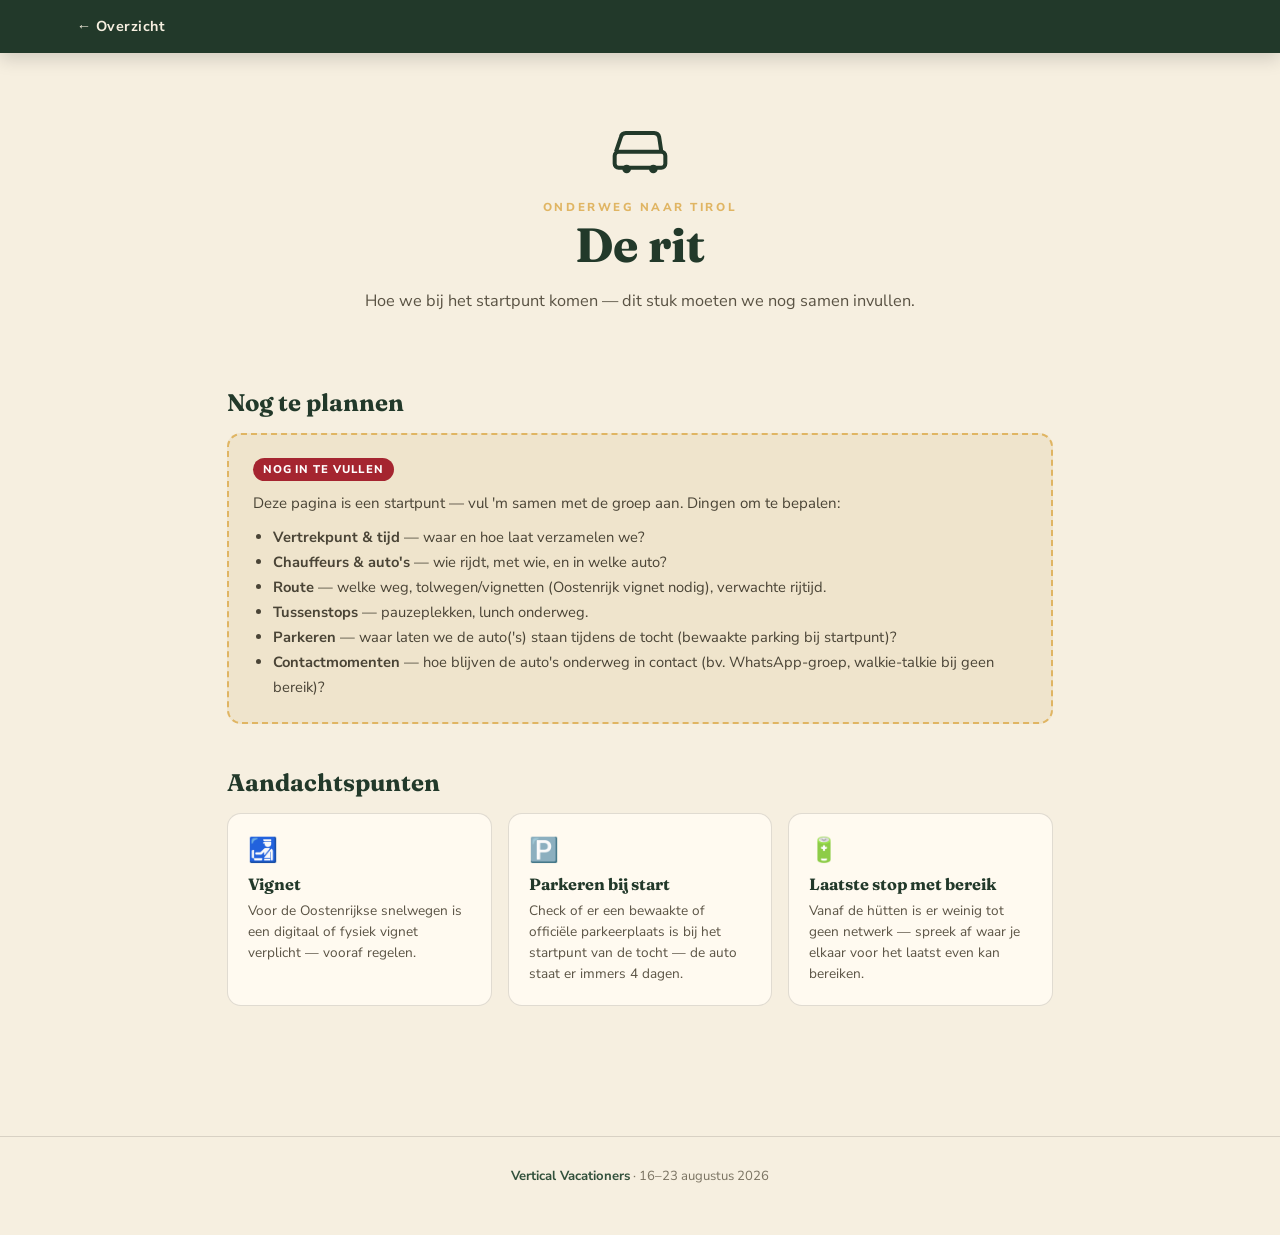
==== drive.html @ b4905ed6 "Add files via upload" ====
<!DOCTYPE html>
<html lang="nl">
<head>
<meta charset="UTF-8">
<meta name="viewport" content="width=device-width, initial-scale=1.0">
<title>De rit · Karwendel Höhenweg 2026</title>
<link rel="preconnect" href="https://fonts.googleapis.com">
<link rel="preconnect" href="https://fonts.gstatic.com" crossorigin>
<link href="https://fonts.googleapis.com/css2?family=Fraunces:opsz,wght@9..144,400;9..144,500;9..144,600;9..144,700;9..144,900&family=Nunito+Sans:wght@400;600;700;800;900&display=swap" rel="stylesheet">
<link rel="stylesheet" href="styles.css">
</head>
<body>

<div class="topbar">
  <a class="back" href="index.html">← Overzicht</a>
</div>

<header class="page-header">
  <div class="icon-wrap">
    <svg viewBox="0 0 24 24" fill="none" stroke-width="1.5"><path d="M3 13l1.8-5.4A2 2 0 0 1 6.7 6h10.6a2 2 0 0 1 1.9 1.6L20 13"/><rect x="2.5" y="13" width="19" height="6" rx="1.5"/><circle cx="7" cy="19.5" r="1.6" fill="#22392a" stroke="none"/><circle cx="17" cy="19.5" r="1.6" fill="#22392a" stroke="none"/></svg>
  </div>
  <div class="eyebrow">Onderweg naar Tirol</div>
  <h1>De rit</h1>
  <p>Hoe we bij het startpunt komen — dit stuk moeten we nog samen invullen.</p>
</header>

<main class="page-main">

  <div class="section-block">
    <h2>Nog te plannen</h2>
    <div class="placeholder-card">
      <span class="tag">Nog in te vullen</span>
      <p>Deze pagina is een startpunt — vul 'm samen met de groep aan. Dingen om te bepalen:</p>
      <ul>
        <li><b>Vertrekpunt & tijd</b> — waar en hoe laat verzamelen we?</li>
        <li><b>Chauffeurs & auto's</b> — wie rijdt, met wie, en in welke auto?</li>
        <li><b>Route</b> — welke weg, tolwegen/vignetten (Oostenrijk vignet nodig), verwachte rijtijd.</li>
        <li><b>Tussenstops</b> — pauzeplekken, lunch onderweg.</li>
        <li><b>Parkeren</b> — waar laten we de auto('s) staan tijdens de tocht (bewaakte parking bij startpunt)?</li>
        <li><b>Contactmomenten</b> — hoe blijven de auto's onderweg in contact (bv. WhatsApp-groep, walkie-talkie bij geen bereik)?</li>
      </ul>
    </div>
  </div>

  <div class="section-block">
    <h2>Aandachtspunten</h2>
    <div class="pack-grid">
      <div class="pack-card">
        <div class="ic">🛃</div>
        <h3>Vignet</h3>
        <p>Voor de Oostenrijkse snelwegen is een digitaal of fysiek vignet verplicht — vooraf regelen.</p>
      </div>
      <div class="pack-card">
        <div class="ic">🅿️</div>
        <h3>Parkeren bij start</h3>
        <p>Check of er een bewaakte of officiële parkeerplaats is bij het startpunt van de tocht — de auto staat er immers 4 dagen.</p>
      </div>
      <div class="pack-card">
        <div class="ic">🔋</div>
        <h3>Laatste stop met bereik</h3>
        <p>Vanaf de hütten is er weinig tot geen netwerk — spreek af waar je elkaar voor het laatst even kan bereiken.</p>
      </div>
    </div>
  </div>

</main>

<footer class="site-footer">
  <b>Vertical Vacationers</b> · 16–23 augustus 2026
</footer>

<script src="script.js"></script>
<script>kwMarkVisited('drive');</script>
</body>
</html>
---- styles.css ----
:root{
  --cream:#f6efe0;
  --cream-2:#efe4cc;
  --paper:#fffaf0;
  --forest:#22392a;
  --forest-2:#31503b;
  --forest-3:#3f6349;
  --red:#a52530;
  --red-2:#8c1f29;
  --gold:#c8973a;
  --gold-2:#e0b563;
  --wood:#5a3c26;
  --wood-2:#432c1b;
  --ink:#26221a;
  --line:rgba(38,34,26,0.14);
  --muted:#8a8371;
}
*{box-sizing:border-box; margin:0; padding:0;}
html{scroll-behavior:smooth;}
body{
  font-family:'Nunito Sans', sans-serif;
  background:var(--cream);
  color:var(--ink);
  min-height:100vh;
}
h1,h2,h3,.display{font-family:'Fraunces', serif; font-weight:700;}
a{color:inherit;}
img{max-width:100%; display:block;}

.divider{width:64px; height:3px; background:var(--gold); margin:18px auto; border-radius:2px;}
.divider.left{margin:14px 0;}
.eyebrow{
  font-weight:800; letter-spacing:.22em; text-transform:uppercase;
  font-size:.72rem; color:var(--gold-2);
}

/* ---------------- Topbar (subpages) ---------------- */
.topbar{
  position:sticky; top:0; z-index:40;
  display:flex; align-items:center; justify-content:space-between;
  background:var(--forest); color:var(--paper);
  padding:16px 6vw;
  box-shadow:0 6px 18px rgba(0,0,0,.15);
}
.topbar .back{
  display:inline-flex; align-items:center; gap:8px;
  text-decoration:none; color:var(--cream); font-weight:700; font-size:.9rem;
  letter-spacing:.03em;
  border-bottom:1.5px solid transparent;
}
.topbar .back:hover{border-color:var(--gold-2);}
.topbar .brand{
  font-family:'Fraunces',serif; font-weight:700; font-size:1.05rem; color:var(--gold-2);
  letter-spacing:.02em;
}

/* ---------------- Page header ---------------- */
.page-header{
  text-align:center; padding:64px 8vw 20px; max-width:820px; margin:0 auto;
}
.page-header .icon-wrap{width:64px; height:64px; margin:0 auto 18px;}
.page-header .icon-wrap svg{width:100%; height:100%; stroke:var(--forest);}
.page-header h1{font-size:clamp(2rem,4.5vw,3rem); color:var(--forest);}
.page-header p{margin-top:14px; color:#5a5344; font-size:1.02rem; line-height:1.6;}

/* ---------------- Home ---------------- */
.home-hero{
  background:radial-gradient(120% 100% at 50% 0%, #3a5c44 0%, #22392a 55%, #172a1e 100%);
  color:var(--paper); text-align:center; padding:16px 8vw;
}
.home-hero .kicker{font-weight:800; letter-spacing:.2em; text-transform:uppercase; font-size:.6rem; color:var(--gold-2);}
.home-hero .dates-badge{
  display:inline-flex; gap:8px; align-items:center; margin-top:8px;
  border:1.5px solid var(--gold-2); border-radius:100px; padding:4px 14px;
  font-weight:800; letter-spacing:.06em; font-size:.7rem;
}

.mountain-title{
  text-align:center; margin-top:32px; font-size:clamp(2.2rem,6vw,3.6rem); color:var(--forest); line-height:1;
  position:relative; z-index:2;
}

.mt-lead{
  max-width:640px; margin:0 auto 0; padding:0 6vw; position:relative; z-index:2;
  text-align:center; color:var(--muted); font-weight:700; font-size:.92rem;
}

.mountain-timeline{
  max-width:1800px; margin:26px auto 0; padding:0 4vw 20px; position:relative; z-index:2;
}
.mt-inner{position:relative; width:100%; height:520px;}
.mt-contour{position:absolute; inset:0; width:100%; height:100%; display:block;}
.mt-far{fill:var(--forest-3); opacity:.22;}
.mt-back{fill:var(--forest-3); opacity:.45;}
.mt-fill{fill:var(--forest-2);}
.mt-texture path{stroke:var(--forest); opacity:.22; stroke-width:2.5; stroke-linecap:round;}
.mt-ridge{fill:none; stroke:var(--gold-2); stroke-width:3; stroke-linecap:round; stroke-dasharray:2 13;}

.mt-nodes{position:absolute; inset:0;}
.mt-node{
  position:absolute; transform:translate(-50%, calc(-100% - 38px));
  display:flex; flex-direction:column; align-items:center; text-align:center;
  text-decoration:none; color:inherit; width:120px;
}
.mt-node .mt-label{
  font-family:'Fraunces',serif; font-weight:700; font-size:.98rem; color:var(--forest);
  background:var(--paper); padding:2px 10px; border-radius:100px; box-shadow:0 4px 10px rgba(20,20,10,.12);
}
.mt-node .mt-icon{
  position:relative; width:56px; height:56px; margin-top:10px;
  display:flex; align-items:center; justify-content:center;
  background:var(--cream-2); border:3px solid var(--paper); border-radius:50%;
  box-shadow:0 10px 22px rgba(20,20,10,.28);
  transition:transform .18s ease, box-shadow .18s ease;
}
.mt-node .mt-icon svg{width:28px; height:28px; stroke:var(--forest); fill:none; stroke-width:1.7;}
.mt-node:hover .mt-icon{transform:translateY(-4px); box-shadow:0 14px 28px rgba(20,20,10,.34);}
.hiker-marker{
  position:absolute; width:51px; height:51px; transform:translate(-50%,-100%);
  transition:left 1.1s cubic-bezier(.4,0,.2,1), top 1.1s cubic-bezier(.4,0,.2,1);
  z-index:6;
}
.hiker-marker img{width:100%; height:100%; object-fit:contain; display:block; mix-blend-mode:multiply; position:relative; z-index:1;}
.hiker-marker.arrived::before{
  content:""; position:absolute; inset:-7px; border-radius:50%; background:var(--gold); opacity:.4; z-index:0;
}

.home-actions{
  display:flex; justify-content:center; align-items:center; gap:14px;
  padding:0 6vw 48px; flex-wrap:wrap;
}
.reset-btn{
  background:none; color:var(--forest-2); border:1.5px solid var(--line); border-radius:100px;
  padding:11px 26px; font-weight:800; letter-spacing:.05em; font-size:.85rem;
  cursor:pointer; font-family:inherit; transition:border-color .15s ease, color .15s ease;
}
.reset-btn:hover{border-color:var(--gold-2); color:var(--forest);}
.print-btn:disabled{opacity:.6; cursor:wait;}
.surprise-btn{
  background:var(--gold); color:var(--forest); border:none; border-radius:100px;
  padding:12px 28px; font-weight:800; letter-spacing:.05em; font-size:.85rem; text-transform:uppercase;
  cursor:pointer; box-shadow:0 10px 22px rgba(20,20,10,.18); font-family:inherit;
  transition:background .15s ease;
}
.surprise-btn:hover{background:var(--gold-2);}
.surprise-wrap{
  position:absolute; left:50%; bottom:56px; transform:translateX(-50%);
  display:flex; flex-direction:column; align-items:center; gap:10px; z-index:8;
}
.countdown{
  font-size:1.5rem; font-weight:800; letter-spacing:.03em; color:var(--paper);
  text-shadow:0 3px 12px rgba(0,0,0,.5); font-variant-numeric:tabular-nums;
}
.more-info-btn{
  background:var(--forest); color:var(--paper); border:none; border-radius:100px;
  padding:12px 28px; font-weight:800; letter-spacing:.05em; font-size:.85rem; text-transform:uppercase;
  cursor:pointer; box-shadow:0 10px 22px rgba(20,20,10,.18); font-family:inherit;
  transition:background .15s ease;
}
.more-info-btn:hover{background:var(--forest-2);}

.modal-overlay{
  position:fixed; inset:0; background:rgba(20,25,18,.6); z-index:100;
  display:flex; align-items:center; justify-content:center; padding:24px;
}
.modal-overlay[hidden]{display:none;}
.modal-card{
  background:var(--paper); border-radius:18px; padding:32px 28px; max-width:440px; width:100%;
  position:relative; box-shadow:0 24px 60px rgba(0,0,0,.35);
}
.modal-card h2{font-family:'Fraunces',serif; color:var(--forest); font-size:1.4rem;}
.modal-text{margin-top:14px; color:#5a5344; font-size:.95rem; line-height:1.6;}
.modal-close{
  position:absolute; top:14px; right:14px; width:32px; height:32px; border-radius:50%;
  border:none; background:var(--cream-2); color:var(--forest); font-size:1rem; cursor:pointer;
}
.info-links{list-style:none; margin-top:20px; display:flex; flex-direction:column; gap:10px;}
.info-links a{
  display:flex; flex-direction:column; gap:2px; text-decoration:none; color:inherit;
  background:var(--cream-2); border:1.5px solid var(--line); border-radius:12px; padding:14px 16px;
  transition:border-color .15s ease, transform .15s ease;
}
.info-links a:hover{border-color:var(--gold-2); transform:translateX(2px);}
.il-title{font-weight:800; color:var(--forest-2); font-size:.95rem;}
.il-sub{font-size:.78rem; color:var(--muted);}

/* ---------------- Generic content blocks ---------------- */
main.page-main{max-width:980px; margin:0 auto; padding:10px 6vw 90px;}
.section-block{margin-top:44px;}
.section-block h2{font-size:1.5rem; color:var(--forest); margin-bottom:14px;}

.placeholder-card{
  border:2px dashed var(--gold-2); background:var(--cream-2); border-radius:14px;
  padding:22px 24px; margin-top:16px;
}
.placeholder-card .tag{
  display:inline-block; font-size:.7rem; font-weight:800; letter-spacing:.08em; text-transform:uppercase;
  color:#fff; background:var(--red); padding:4px 10px; border-radius:100px; margin-bottom:10px;
}
.placeholder-card p{color:#4a4436; font-size:.94rem; line-height:1.6;}
.placeholder-card ul{margin-top:10px; padding-left:20px; color:#4a4436; font-size:.92rem; line-height:1.7;}

.hut-card{
  background:var(--paper); border:1.5px solid var(--line); border-radius:16px; overflow:hidden;
  box-shadow:0 12px 28px rgba(20,20,10,.1); margin-top:20px;
}
.hut-photo{height:280px; position:relative; background:linear-gradient(180deg,#dce7de 0%, #c9d9cc 55%, #b8ccbb 100%);}
.hut-photo img{width:100%; height:100%; object-fit:cover; display:block;}
.hut-photo .cap{
  position:absolute; left:0; right:0; bottom:0; padding:10px 16px;
  background:linear-gradient(0deg, rgba(20,25,18,.72) 0%, rgba(20,25,18,0) 100%);
  color:#fff; font-size:.78rem; font-weight:700;
}
.hut-body{padding:22px 26px 26px;}
.hut-body .day-tag{
  display:inline-block; font-weight:800; letter-spacing:.1em; text-transform:uppercase;
  font-size:.72rem; color:#fff; background:var(--forest); padding:5px 12px; border-radius:100px;
}
.hut-body h3{font-family:'Fraunces',serif; font-size:1.4rem; color:var(--forest); margin-top:12px;}
.hut-body p{margin-top:10px; color:#5a5344; font-size:.95rem; line-height:1.65;}
.hut-facts{display:flex; flex-wrap:wrap; gap:10px; margin-top:16px;}
.hut-fact{
  background:var(--cream); border:1px solid var(--line); border-radius:100px;
  padding:7px 14px; font-size:.8rem; font-weight:700; color:var(--forest-2);
}
.hut-links{margin-top:16px; font-size:.85rem;}
.hut-links a{color:var(--forest-2); font-weight:700; text-decoration:none; border-bottom:1.5px solid var(--gold-2);}

/* ---------------- Komoot ---------------- */
.komoot-embed{
  width:100%; margin-top:18px; border-radius:14px; overflow:hidden;
  box-shadow:0 14px 30px rgba(20,20,10,.18); border:5px solid var(--paper);
}
.komoot-embed iframe{width:100%; height:560px; border:0; display:block;}

/* ---------------- Timeline (reused) ---------------- */
.timeline{display:grid; grid-template-columns:repeat(5,1fr); gap:18px; position:relative; margin-top:30px;}
.timeline::before{
  content:""; position:absolute; top:34px; left:6%; right:6%; height:3px;
  background-image:linear-gradient(90deg, var(--wood) 0 10px, transparent 10px 20px);
  background-size:20px 3px; background-repeat:repeat-x; z-index:0;
}
.tl-node{position:relative; z-index:1; display:flex; flex-direction:column; align-items:center; text-align:center;}
.tl-dot{
  width:64px; height:64px; border-radius:50%; background:var(--forest);
  display:flex; align-items:center; justify-content:center; color:var(--paper);
  font-family:'Fraunces',serif; font-weight:700; font-size:1.25rem;
  border:4px solid var(--paper); box-shadow:0 8px 18px rgba(0,0,0,.22);
}
.tl-node:nth-child(1) .tl-dot{background:var(--gold);}
.tl-node:nth-child(2) .tl-dot{background:var(--forest-2);}
.tl-node:nth-child(3) .tl-dot{background:var(--red);}
.tl-node:nth-child(4) .tl-dot{background:var(--wood);}
.tl-node:nth-child(5) .tl-dot{background:var(--forest);}
.tl-day{margin-top:12px; font-weight:800; letter-spacing:.08em; text-transform:uppercase; font-size:.7rem; color:var(--gold-2); background:var(--forest); padding:4px 10px; border-radius:100px;}
.tl-title{margin-top:9px; font-family:'Fraunces',serif; font-weight:700; font-size:1.05rem; color:var(--forest);}
.tl-sub{margin-top:4px; font-size:.82rem; color:#5a5344;}

.day-detail{
  background:var(--paper); border:1.5px solid var(--line); border-radius:14px;
  padding:22px 24px; margin-top:16px;
}
.day-detail .day-tag{
  display:inline-block; font-weight:800; letter-spacing:.1em; text-transform:uppercase;
  font-size:.72rem; color:#fff; background:var(--forest); padding:5px 12px; border-radius:100px;
}
.day-detail h3{font-family:'Fraunces',serif; font-size:1.25rem; color:var(--forest); margin-top:10px;}
.day-detail p{margin-top:8px; color:#5a5344; font-size:.92rem; line-height:1.6;}

/* ---------------- Pack grid ---------------- */
.pack-grid{display:grid; grid-template-columns:repeat(3,1fr); gap:16px; margin-top:16px;}
.pack-card{background:var(--paper); border:1.5px solid var(--line); border-radius:14px; padding:20px;}
.pack-card .ic{font-size:1.5rem;}
.pack-card h3{font-family:'Fraunces',serif; font-size:1.02rem; margin-top:8px; color:var(--forest);}
.pack-card p{margin-top:6px; font-size:.85rem; line-height:1.55; color:#5a5344;}

/* ---------------- Checklist ---------------- */
.checklist{list-style:none; margin-top:14px;}
.check-item{
  display:flex; align-items:flex-start; gap:12px; background:var(--paper);
  border:1.5px solid var(--line); border-radius:12px; padding:14px 16px; margin-bottom:10px;
}
.check-item input[type="checkbox"]{
  width:20px; height:20px; margin-top:2px; accent-color:var(--forest-2); flex-shrink:0; cursor:pointer;
}
.check-item label{font-size:.92rem; line-height:1.5; color:var(--ink); cursor:pointer; flex:1;}
.check-item label b{color:var(--forest-2);}
.check-item.checked{opacity:.55;}
.check-item.checked label{text-decoration:line-through;}
.check-item .remove-item-btn{
  background:none; border:none; color:var(--muted); font-size:.9rem; cursor:pointer;
  flex-shrink:0; padding:2px 4px; line-height:1;
}
.check-item .remove-item-btn:hover{color:var(--red);}
.check-group-title{
  margin-top:30px; font-weight:800; letter-spacing:.08em; text-transform:uppercase; font-size:.78rem;
  color:var(--gold-2); background:var(--forest); display:inline-block; padding:5px 14px; border-radius:100px;
}

.add-item-row{display:flex; gap:10px; margin-top:4px;}
.add-item-input{
  flex:1; padding:11px 16px; border-radius:100px; border:1.5px solid var(--line);
  font-family:inherit; font-size:.9rem; background:var(--paper); color:var(--ink);
}
.add-item-input:focus{outline:none; border-color:var(--gold-2);}
.add-item-row button{
  background:var(--cream-2); color:var(--forest-2); border:1.5px solid var(--line); border-radius:100px;
  padding:0 20px; font-weight:800; font-size:.82rem; cursor:pointer; font-family:inherit;
  transition:border-color .15s ease;
}
.add-item-row button:hover{border-color:var(--gold-2);}

/* ---------------- Footer ---------------- */
.site-footer{
  text-align:center; padding:30px 6vw 50px; color:#7a7362; font-size:.82rem;
  border-top:1px solid var(--line); margin-top:40px;
}
.site-footer b{color:var(--forest-2);}

@media (max-width:860px){
  .pack-grid{grid-template-columns:1fr;}
  .timeline{grid-template-columns:1fr 1fr; row-gap:30px;}
  .timeline::before{display:none;}
}

/* ---------------- Print booklet ---------------- */
.print-booklet{display:none;}

@media print{
  @page{margin:2cm;}
  body{background:#fff; color:#111;}
  .home-hero, .mountain-title, main > .divider, .mt-lead, .mountain-timeline,
  .home-actions, .site-footer, .modal-overlay{
    display:none !important;
  }
  .print-booklet{display:block !important;}

  .booklet-cover{text-align:center; padding-top:140px;}
  .booklet-cover-kicker{font-weight:800; letter-spacing:.18em; text-transform:uppercase; font-size:.8rem; color:#555;}
  .booklet-cover h1{font-family:'Fraunces',serif; font-size:2.6rem; margin-top:16px; color:#111;}
  .booklet-cover-dates{margin-top:10px; font-weight:700; font-size:1rem; color:#333;}

  .booklet-page{page-break-before:always; padding-top:4px;}
  .booklet-page:first-of-type{page-break-before:auto;}
  .booklet-heading .booklet-eyebrow{
    font-weight:800; letter-spacing:.14em; text-transform:uppercase; font-size:.7rem; color:#666;
  }
  .booklet-heading h1{font-family:'Fraunces',serif; font-size:1.8rem; color:#111; margin-top:6px;}
  .booklet-intro{margin-top:8px; color:#333; font-size:.95rem; line-height:1.5;}

  .print-booklet .section-block{break-inside:avoid-page; margin-top:24px;}
  .print-booklet h2{color:#111;}
  .print-booklet p, .print-booklet .hut-fact, .print-booklet label{color:#222;}
  .print-booklet a{color:#111; text-decoration:underline;}
  .print-booklet img{max-width:100%; max-height:220px; object-fit:cover;}
  .print-booklet .hut-card{box-shadow:none; border:1px solid #ccc; break-inside:avoid;}
  .print-booklet .placeholder-card{border-style:solid; break-inside:avoid;}
  .print-booklet .check-item{border:1px solid #ddd; box-shadow:none; break-inside:avoid;}
  .print-booklet .komoot-embed, .print-booklet iframe{display:none;}

  .print-booklet .opt-cards{display:grid; grid-template-columns:1fr 1fr; gap:10px; margin-top:10px;}
  .print-booklet .opt-card{border:1px solid #ccc; border-radius:8px; padding:10px; break-inside:avoid;}
  .print-booklet .opt-card h4{font-family:'Fraunces',serif; font-size:1rem;}
  .print-booklet .opt-stats{display:flex; gap:12px; margin-top:6px;}
  .print-booklet .opt-stats .num{font-weight:700;}
  .print-booklet .opt-stats .lab{font-size:.65rem; text-transform:uppercase; color:#666;}
}
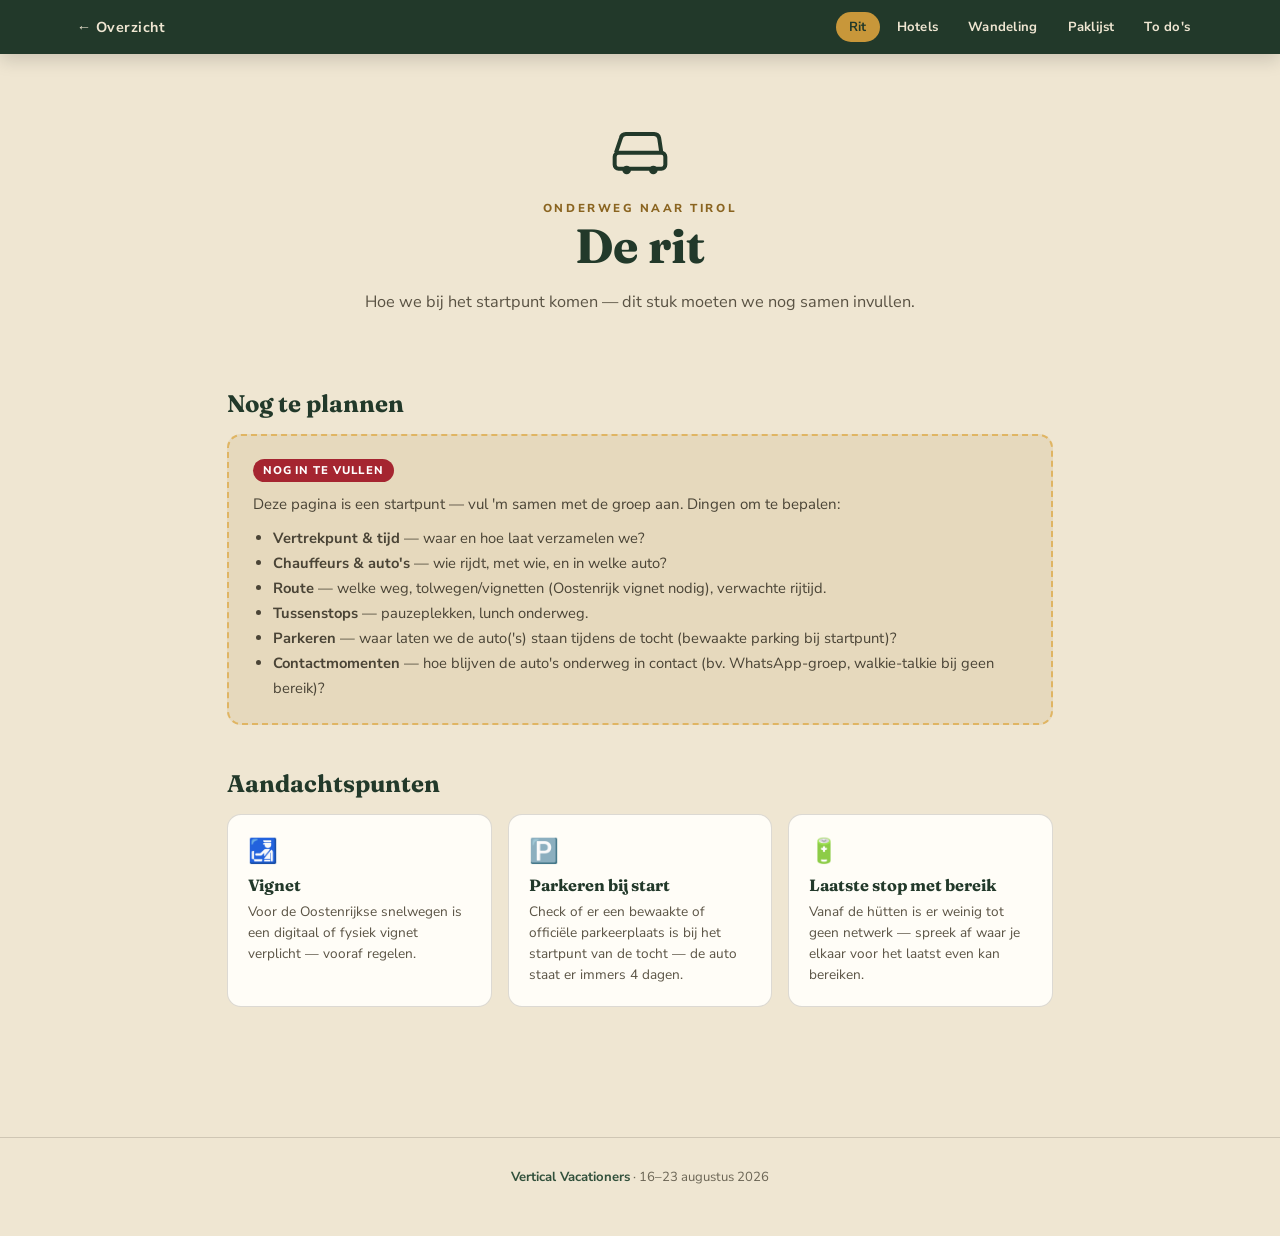
==== commit 87714286: "Add files via upload" ====
--- a/drive.html
+++ b/drive.html
@@ -4,6 +4,13 @@
 <meta charset="UTF-8">
 <meta name="viewport" content="width=device-width, initial-scale=1.0">
 <title>De rit · Karwendel Höhenweg 2026</title>
+<meta name="description" content="De rit naar het startpunt in Tirol — vertrek, chauffeurs, route, vignet en parkeren.">
+<meta property="og:type" content="website">
+<meta property="og:title" content="De rit · Karwendel Höhenweg 2026">
+<meta property="og:description" content="De rit naar het startpunt in Tirol — vertrek, chauffeurs, route, vignet en parkeren.">
+<meta property="og:image" content="og-image.png">
+<meta name="twitter:card" content="summary_large_image">
+<link rel="icon" href="favicon.svg" type="image/svg+xml">
 <link rel="preconnect" href="https://fonts.googleapis.com">
 <link rel="preconnect" href="https://fonts.gstatic.com" crossorigin>
 <link href="https://fonts.googleapis.com/css2?family=Fraunces:opsz,wght@9..144,400;9..144,500;9..144,600;9..144,700;9..144,900&family=Nunito+Sans:wght@400;600;700;800;900&display=swap" rel="stylesheet">
@@ -13,6 +20,13 @@
 
 <div class="topbar">
   <a class="back" href="index.html">← Overzicht</a>
+  <nav class="topnav">
+    <a href="drive.html" aria-current="page">Rit</a>
+    <a href="hotels.html">Hotels</a>
+    <a href="hike.html">Wandeling</a>
+    <a href="packinglist.html">Paklijst</a>
+    <a href="todos.html">To do's</a>
+  </nav>
 </div>
 
 <header class="page-header">
--- a/styles.css
+++ b/styles.css
@@ -1,19 +1,18 @@
 :root{
-  --cream:#f6efe0;
-  --cream-2:#efe4cc;
-  --paper:#fffaf0;
+  --cream:#efe6d2;
+  --cream-2:#e6d9bd;
+  --paper:#fffdf7;
   --forest:#22392a;
   --forest-2:#31503b;
   --forest-3:#3f6349;
   --red:#a52530;
   --red-2:#8c1f29;
   --gold:#c8973a;
-  --gold-2:#e0b563;
-  --wood:#5a3c26;
-  --wood-2:#432c1b;
+  --gold-2:#e0b563;      /* decorative gold — use on forest only */
+  --gold-ink:#8a6420;    /* readable gold — passes AA on cream */
   --ink:#26221a;
-  --line:rgba(38,34,26,0.14);
-  --muted:#8a8371;
+  --line:rgba(38,34,26,0.16);
+  --muted:#6b6555;
 }
 *{box-sizing:border-box; margin:0; padding:0;}
 html{scroll-behavior:smooth;}
@@ -31,27 +30,34 @@
 .divider.left{margin:14px 0;}
 .eyebrow{
   font-weight:800; letter-spacing:.22em; text-transform:uppercase;
-  font-size:.72rem; color:var(--gold-2);
+  font-size:.72rem; color:var(--gold-ink);
 }
 
 /* ---------------- Topbar (subpages) ---------------- */
 .topbar{
   position:sticky; top:0; z-index:40;
-  display:flex; align-items:center; justify-content:space-between;
+  display:flex; align-items:center; gap:14px 22px; flex-wrap:wrap;
   background:var(--forest); color:var(--paper);
-  padding:16px 6vw;
+  padding:12px 6vw;
   box-shadow:0 6px 18px rgba(0,0,0,.15);
 }
 .topbar .back{
-  display:inline-flex; align-items:center; gap:8px;
+  display:inline-flex; align-items:center; gap:8px; margin-right:auto;
   text-decoration:none; color:var(--cream); font-weight:700; font-size:.9rem;
   letter-spacing:.03em;
   border-bottom:1.5px solid transparent;
 }
 .topbar .back:hover{border-color:var(--gold-2);}
-.topbar .brand{
-  font-family:'Fraunces',serif; font-weight:700; font-size:1.05rem; color:var(--gold-2);
-  letter-spacing:.02em;
+.topnav{display:flex; align-items:center; gap:4px;}
+.topnav a{
+  text-decoration:none; color:var(--cream); font-weight:700; font-size:.82rem;
+  letter-spacing:.02em; padding:6px 13px; border-radius:100px; white-space:nowrap;
+  transition:background .15s ease, color .15s ease;
+}
+.topnav a:hover{background:var(--forest-2);}
+.topnav a[aria-current="page"]{background:var(--gold); color:var(--forest);}
+@media (max-width:700px){
+  .topnav{flex-wrap:nowrap; overflow-x:auto; max-width:100%; padding-bottom:2px;}
 }
 
 /* ---------------- Page header ---------------- */
@@ -86,9 +92,9 @@
 }
 
 .mountain-timeline{
-  max-width:1800px; margin:26px auto 0; padding:0 4vw 20px; position:relative; z-index:2;
-}
-.mt-inner{position:relative; width:100%; height:520px;}
+  width:100%; max-width:2200px; margin:20px auto 0; position:relative; z-index:2;
+}
+.mt-inner{position:relative; width:100%; aspect-ratio:1200/400; min-height:410px;}
 .mt-contour{position:absolute; inset:0; width:100%; height:100%; display:block;}
 .mt-far{fill:var(--forest-3); opacity:.22;}
 .mt-back{fill:var(--forest-3); opacity:.45;}
@@ -98,7 +104,7 @@
 
 .mt-nodes{position:absolute; inset:0;}
 .mt-node{
-  position:absolute; transform:translate(-50%, calc(-100% - 38px));
+  position:absolute; transform:translate(-50%, calc(-100% + 26px));
   display:flex; flex-direction:column; align-items:center; text-align:center;
   text-decoration:none; color:inherit; width:120px;
 }
@@ -123,6 +129,29 @@
 .hiker-marker img{width:100%; height:100%; object-fit:contain; display:block; mix-blend-mode:multiply; position:relative; z-index:1;}
 .hiker-marker.arrived::before{
   content:""; position:absolute; inset:-7px; border-radius:50%; background:var(--gold); opacity:.4; z-index:0;
+}
+
+/* Narrow screens: the ridge becomes a decorative band and topics move to a vertical list */
+.mt-list{display:none;}
+@media (max-width:820px){
+  .mt-inner{aspect-ratio:auto; height:300px; min-height:0; overflow:hidden;}
+  .mt-node, .hiker-marker{display:none;}
+  .mt-list{
+    display:grid; gap:12px; max-width:520px; margin:0 auto; padding:24px 6vw 0;
+  }
+  .mt-list a{
+    display:flex; align-items:center; gap:16px; text-decoration:none; color:inherit;
+    background:var(--paper); border:1.5px solid var(--line); border-radius:16px;
+    padding:14px 18px; box-shadow:0 6px 16px rgba(20,20,10,.08);
+    transition:border-color .15s ease, transform .15s ease;
+  }
+  .mt-list a:active{transform:scale(.99);}
+  .mt-list .mt-list-icon{
+    flex:0 0 46px; width:46px; height:46px; border-radius:50%;
+    background:var(--cream-2); display:flex; align-items:center; justify-content:center;
+  }
+  .mt-list .mt-list-icon svg{width:24px; height:24px; stroke:var(--forest); fill:none; stroke-width:1.7;}
+  .mt-list .mt-list-label{font-family:'Fraunces',serif; font-weight:700; font-size:1.12rem; color:var(--forest);}
 }
 
 .home-actions{
@@ -159,6 +188,39 @@
 }
 .more-info-btn:hover{background:var(--forest-2);}
 
+/* ---------------- Password gate (home, first visit) ---------------- */
+.gate{
+  position:fixed; inset:0; z-index:200; padding:24px;
+  display:flex; align-items:center; justify-content:center;
+  background:radial-gradient(120% 100% at 50% 0%, #3a5c44 0%, #22392a 55%, #172a1e 100%);
+}
+.gate[hidden]{display:none;}
+.gate-card{max-width:420px; width:100%; text-align:center; color:var(--paper);}
+.gate-kicker{font-weight:800; letter-spacing:.2em; text-transform:uppercase; font-size:.7rem; color:var(--gold-2);}
+.gate-title{font-family:'Fraunces',serif; font-size:clamp(2rem,7vw,2.9rem); color:var(--paper); margin-top:10px; line-height:1;}
+.gate-text{margin-top:16px; color:var(--cream); font-size:.95rem; line-height:1.6;}
+.gate-form{display:flex; gap:10px; margin-top:24px;}
+.gate-input{
+  flex:1; min-width:0; padding:13px 18px; border-radius:100px;
+  border:1.5px solid rgba(255,255,255,.28); background:rgba(255,255,255,.08);
+  color:var(--paper); font-family:inherit; font-size:1rem;
+}
+.gate-input::placeholder{color:rgba(255,255,255,.5);}
+.gate-input:focus{outline:none; border-color:var(--gold-2); background:rgba(255,255,255,.14);}
+.gate-btn{
+  background:var(--gold); color:var(--forest); border:none; border-radius:100px;
+  padding:0 26px; font-weight:800; font-size:.9rem; cursor:pointer; font-family:inherit;
+  transition:background .15s ease;
+}
+.gate-btn:hover{background:var(--gold-2);}
+.gate-hint{margin-top:16px; font-size:.85rem; color:var(--gold-2);}
+.gate.shake .gate-card{animation:gateShake .4s ease;}
+@keyframes gateShake{
+  0%,100%{transform:translateX(0);}
+  20%,60%{transform:translateX(-9px);}
+  40%,80%{transform:translateX(9px);}
+}
+
 .modal-overlay{
   position:fixed; inset:0; background:rgba(20,25,18,.6); z-index:100;
   display:flex; align-items:center; justify-content:center; padding:24px;
@@ -204,7 +266,7 @@
   background:var(--paper); border:1.5px solid var(--line); border-radius:16px; overflow:hidden;
   box-shadow:0 12px 28px rgba(20,20,10,.1); margin-top:20px;
 }
-.hut-photo{height:280px; position:relative; background:linear-gradient(180deg,#dce7de 0%, #c9d9cc 55%, #b8ccbb 100%);}
+.hut-photo{aspect-ratio:16/9; position:relative; background:linear-gradient(180deg,#dce7de 0%, #c9d9cc 55%, #b8ccbb 100%);}
 .hut-photo img{width:100%; height:100%; object-fit:cover; display:block;}
 .hut-photo .cap{
   position:absolute; left:0; right:0; bottom:0; padding:10px 16px;
@@ -212,7 +274,9 @@
   color:#fff; font-size:.78rem; font-weight:700;
 }
 .hut-body{padding:22px 26px 26px;}
-.hut-body .day-tag{
+
+/* Shared day/label pill (huts, hike days, checklist groups) */
+.day-tag{
   display:inline-block; font-weight:800; letter-spacing:.1em; text-transform:uppercase;
   font-size:.72rem; color:#fff; background:var(--forest); padding:5px 12px; border-radius:100px;
 }
@@ -233,39 +297,28 @@
 }
 .komoot-embed iframe{width:100%; height:560px; border:0; display:block;}
 
-/* ---------------- Timeline (reused) ---------------- */
-.timeline{display:grid; grid-template-columns:repeat(5,1fr); gap:18px; position:relative; margin-top:30px;}
-.timeline::before{
-  content:""; position:absolute; top:34px; left:6%; right:6%; height:3px;
-  background-image:linear-gradient(90deg, var(--wood) 0 10px, transparent 10px 20px);
-  background-size:20px 3px; background-repeat:repeat-x; z-index:0;
-}
-.tl-node{position:relative; z-index:1; display:flex; flex-direction:column; align-items:center; text-align:center;}
-.tl-dot{
-  width:64px; height:64px; border-radius:50%; background:var(--forest);
-  display:flex; align-items:center; justify-content:center; color:var(--paper);
-  font-family:'Fraunces',serif; font-weight:700; font-size:1.25rem;
-  border:4px solid var(--paper); box-shadow:0 8px 18px rgba(0,0,0,.22);
-}
-.tl-node:nth-child(1) .tl-dot{background:var(--gold);}
-.tl-node:nth-child(2) .tl-dot{background:var(--forest-2);}
-.tl-node:nth-child(3) .tl-dot{background:var(--red);}
-.tl-node:nth-child(4) .tl-dot{background:var(--wood);}
-.tl-node:nth-child(5) .tl-dot{background:var(--forest);}
-.tl-day{margin-top:12px; font-weight:800; letter-spacing:.08em; text-transform:uppercase; font-size:.7rem; color:var(--gold-2); background:var(--forest); padding:4px 10px; border-radius:100px;}
-.tl-title{margin-top:9px; font-family:'Fraunces',serif; font-weight:700; font-size:1.05rem; color:var(--forest);}
-.tl-sub{margin-top:4px; font-size:.82rem; color:#5a5344;}
-
-.day-detail{
-  background:var(--paper); border:1.5px solid var(--line); border-radius:14px;
-  padding:22px 24px; margin-top:16px;
-}
-.day-detail .day-tag{
-  display:inline-block; font-weight:800; letter-spacing:.1em; text-transform:uppercase;
-  font-size:.72rem; color:#fff; background:var(--forest); padding:5px 12px; border-radius:100px;
-}
-.day-detail h3{font-family:'Fraunces',serif; font-size:1.25rem; color:var(--forest); margin-top:10px;}
-.day-detail p{margin-top:8px; color:#5a5344; font-size:.92rem; line-height:1.6;}
+/* ---------------- Hike day cards (acclimatisation options + day summaries) ---------------- */
+.opt-cards{display:grid; grid-template-columns:1fr 1fr; gap:18px; margin-top:16px;}
+.opt-card{background:var(--paper); border:1.5px solid var(--line); border-radius:14px; padding:20px; box-shadow:0 8px 18px rgba(20,20,10,.08);}
+.opt-card h4{font-family:'Fraunces',serif; color:var(--forest); font-size:1.1rem;}
+.opt-stats{display:flex; gap:18px; margin-top:10px;}
+.opt-stats .num{font-family:'Fraunces',serif; font-weight:700; font-size:1.2rem; color:var(--forest-2);}
+.opt-stats .lab{font-size:.68rem; text-transform:uppercase; letter-spacing:.06em; color:var(--muted); font-weight:700;}
+.opt-card a{display:inline-block; margin-top:12px; font-size:.82rem; font-weight:700; color:var(--forest-2); text-decoration:none; border-bottom:1.5px solid var(--gold-2);}
+
+.day-summary{display:flex; gap:18px; margin-top:16px; align-items:stretch;}
+.day-summary-photo{flex:0 0 200px; border-radius:14px; overflow:hidden; box-shadow:0 8px 18px rgba(20,20,10,.1);}
+.day-summary-photo img{width:100%; height:100%; object-fit:cover; display:block;}
+.day-summary-stats{flex:1; display:grid; grid-template-columns:1fr 1fr; gap:14px; background:var(--paper); border:1.5px solid var(--line); border-radius:14px; padding:18px 22px;}
+.day-summary--full .day-summary-stats{grid-template-columns:repeat(4,1fr);}
+.day-summary-stats .num{font-family:'Fraunces',serif; font-weight:700; font-size:1.2rem; color:var(--forest-2);}
+.day-summary-stats .lab{font-size:.68rem; text-transform:uppercase; letter-spacing:.06em; color:var(--muted); font-weight:700;}
+@media (max-width:700px){
+  .opt-cards{grid-template-columns:1fr;}
+  .day-summary{flex-direction:column;}
+  .day-summary-photo{flex-basis:auto; aspect-ratio:16/9;}
+  .day-summary--full .day-summary-stats{grid-template-columns:1fr 1fr;}
+}
 
 /* ---------------- Pack grid ---------------- */
 .pack-grid{display:grid; grid-template-columns:repeat(3,1fr); gap:16px; margin-top:16px;}
@@ -273,6 +326,33 @@
 .pack-card .ic{font-size:1.5rem;}
 .pack-card h3{font-family:'Fraunces',serif; font-size:1.02rem; margin-top:8px; color:var(--forest);}
 .pack-card p{margin-top:6px; font-size:.85rem; line-height:1.55; color:#5a5344;}
+
+/* ---------------- Progress ---------------- */
+.progress-track{height:9px; background:var(--cream-2); border-radius:100px; overflow:hidden;}
+.progress-fill{height:100%; width:0; background:var(--forest-2); border-radius:100px; transition:width .35s ease;}
+.is-complete .progress-fill{background:var(--gold);}
+
+.page-progress{max-width:980px; margin:0 auto; padding:20px 6vw 0;}
+.page-progress-label{
+  display:flex; justify-content:space-between; align-items:baseline; gap:12px;
+  font-size:.8rem; font-weight:800; letter-spacing:.03em; color:var(--forest-2); margin-bottom:8px;
+}
+.page-progress-label .done{font-variant-numeric:tabular-nums;}
+.page-progress .progress-track{height:11px;}
+
+.group-progress{display:flex; align-items:center; gap:12px; margin:12px 0 2px;}
+.group-progress .progress-track{flex:1;}
+.group-progress .count{
+  font-size:.78rem; font-weight:800; color:var(--forest-2);
+  font-variant-numeric:tabular-nums; white-space:nowrap;
+}
+
+.local-note{max-width:980px; margin:16px auto 0; padding:0 6vw;}
+.local-note span{
+  display:block; background:var(--cream-2); border:1.5px solid var(--line);
+  border-radius:12px; padding:12px 16px; font-size:.85rem; color:var(--muted); line-height:1.5;
+}
+.local-note b{color:var(--forest-2);}
 
 /* ---------------- Checklist ---------------- */
 .checklist{list-style:none; margin-top:14px;}
@@ -312,15 +392,22 @@
 
 /* ---------------- Footer ---------------- */
 .site-footer{
-  text-align:center; padding:30px 6vw 50px; color:#7a7362; font-size:.82rem;
+  text-align:center; padding:30px 6vw 50px; color:var(--muted); font-size:.82rem;
   border-top:1px solid var(--line); margin-top:40px;
 }
 .site-footer b{color:var(--forest-2);}
 
 @media (max-width:860px){
   .pack-grid{grid-template-columns:1fr;}
-  .timeline{grid-template-columns:1fr 1fr; row-gap:30px;}
-  .timeline::before{display:none;}
+}
+
+@media (prefers-reduced-motion: reduce){
+  *, *::before, *::after{
+    animation-duration:.01ms !important;
+    animation-iteration-count:1 !important;
+    transition-duration:.01ms !important;
+    scroll-behavior:auto !important;
+  }
 }
 
 /* ---------------- Print booklet ---------------- */
@@ -335,13 +422,14 @@
   }
   .print-booklet{display:block !important;}
 
-  .booklet-cover{text-align:center; padding-top:140px;}
+  .booklet-cover{text-align:center; padding-top:140px; page-break-after:always;}
   .booklet-cover-kicker{font-weight:800; letter-spacing:.18em; text-transform:uppercase; font-size:.8rem; color:#555;}
   .booklet-cover h1{font-family:'Fraunces',serif; font-size:2.6rem; margin-top:16px; color:#111;}
   .booklet-cover-dates{margin-top:10px; font-weight:700; font-size:1rem; color:#333;}
 
-  .booklet-page{page-break-before:always; padding-top:4px;}
-  .booklet-page:first-of-type{page-break-before:auto;}
+  .booklet-page{padding-top:4px; margin-top:36px; border-top:2px solid #ccc;}
+  .booklet-page:first-of-type{margin-top:0; border-top:0;}
+  .booklet-heading{break-inside:avoid-page; break-after:avoid-page;}
   .booklet-heading .booklet-eyebrow{
     font-weight:800; letter-spacing:.14em; text-transform:uppercase; font-size:.7rem; color:#666;
   }
@@ -364,4 +452,15 @@
   .print-booklet .opt-stats{display:flex; gap:12px; margin-top:6px;}
   .print-booklet .opt-stats .num{font-weight:700;}
   .print-booklet .opt-stats .lab{font-size:.65rem; text-transform:uppercase; color:#666;}
-}
+
+  .print-booklet .day-summary{display:flex; gap:12px; margin-top:10px; break-inside:avoid;}
+  .print-booklet .day-summary-photo{flex:0 0 150px;}
+  .print-booklet .day-summary-photo img{width:100%; height:150px; max-height:150px; object-fit:cover;}
+  .print-booklet .day-summary-stats{
+    flex:1; display:grid; grid-template-columns:1fr 1fr; gap:8px;
+    border:1px solid #ccc; border-radius:8px; padding:10px 14px; break-inside:avoid;
+  }
+  .print-booklet .day-summary--full .day-summary-stats{grid-template-columns:repeat(4,1fr);}
+  .print-booklet .day-summary-stats .num{font-weight:700;}
+  .print-booklet .day-summary-stats .lab{font-size:.62rem; text-transform:uppercase; color:#666;}
+}
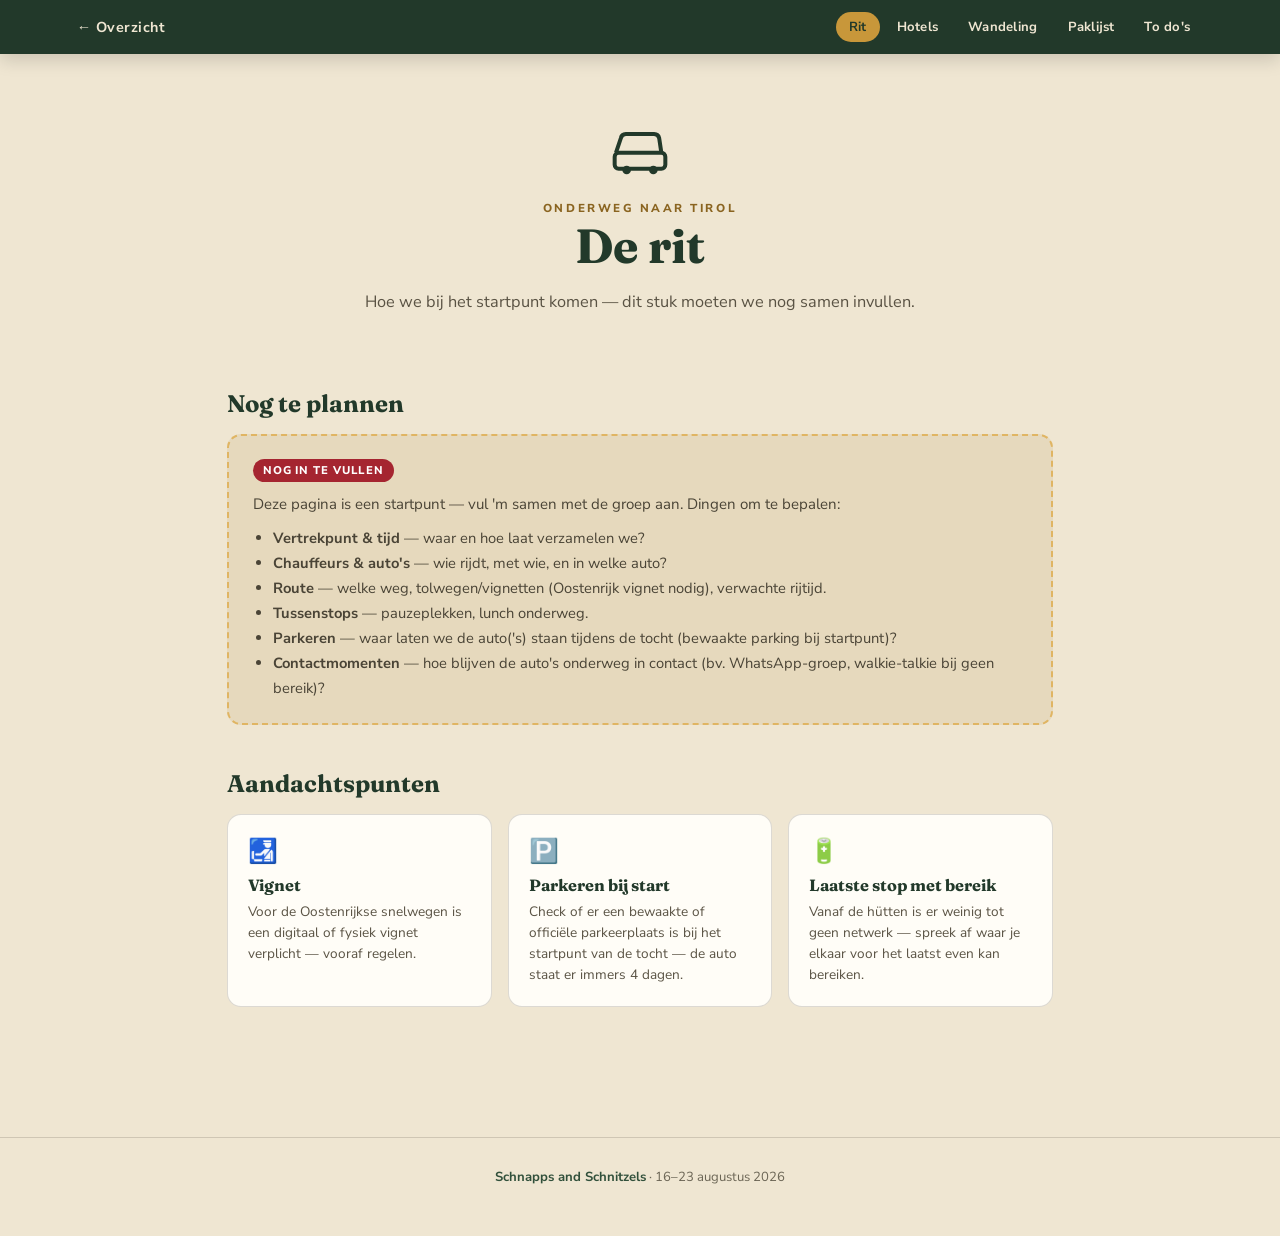
==== commit f1bd0319: "Add files via upload" ====
--- a/drive.html
+++ b/drive.html
@@ -14,18 +14,21 @@
 <link rel="preconnect" href="https://fonts.googleapis.com">
 <link rel="preconnect" href="https://fonts.gstatic.com" crossorigin>
 <link href="https://fonts.googleapis.com/css2?family=Fraunces:opsz,wght@9..144,400;9..144,500;9..144,600;9..144,700;9..144,900&family=Nunito+Sans:wght@400;600;700;800;900&display=swap" rel="stylesheet">
-<link rel="stylesheet" href="styles.css">
+<link rel="stylesheet" href="styles.css?v=5">
 </head>
 <body>
 
 <div class="topbar">
   <a class="back" href="index.html">← Overzicht</a>
-  <nav class="topnav">
+  <button class="nav-toggle" type="button" aria-label="Menu" aria-expanded="false" aria-controls="primary-nav" onclick="kwToggleNav(this)">
+    <svg viewBox="0 0 24 24" width="22" height="22" fill="none" stroke="currentColor" stroke-width="2" stroke-linecap="round"><path d="M4 7h16M4 12h16M4 17h16"/></svg>
+  </button>
+  <nav class="topnav" id="primary-nav">
     <a href="drive.html" aria-current="page">Rit</a>
     <a href="hotels.html">Hotels</a>
     <a href="hike.html">Wandeling</a>
-    <a href="packinglist.html">Paklijst</a>
-    <a href="todos.html">To do's</a>
+    <a href="https://app.notion.com/p/Packing-list-31c5d8066162808b98edd8fb2898de70">Paklijst</a>
+    <a href="https://app.notion.com/p/Huttentocht-2026-3135d80661628060a652f41e90de5022">To do's</a>
   </nav>
 </div>
 
@@ -80,10 +83,10 @@
 </main>
 
 <footer class="site-footer">
-  <b>Vertical Vacationers</b> · 16–23 augustus 2026
+  <b>Schnapps and Schnitzels</b> · 16–23 augustus 2026
 </footer>
 
-<script src="script.js"></script>
+<script src="script.js?v=5"></script>
 <script>kwMarkVisited('drive');</script>
 </body>
 </html>
--- a/styles.css
+++ b/styles.css
@@ -56,8 +56,22 @@
 }
 .topnav a:hover{background:var(--forest-2);}
 .topnav a[aria-current="page"]{background:var(--gold); color:var(--forest);}
-@media (max-width:700px){
-  .topnav{flex-wrap:nowrap; overflow-x:auto; max-width:100%; padding-bottom:2px;}
+.nav-toggle{
+  display:none; align-items:center; justify-content:center;
+  width:44px; height:44px; border-radius:10px; border:1.5px solid rgba(255,255,255,.28);
+  background:transparent; color:var(--paper); cursor:pointer; padding:0;
+}
+.nav-toggle:hover{background:rgba(255,255,255,.08);}
+@media (max-width:820px){
+  .nav-toggle{display:inline-flex;}
+  .topnav{
+    display:none; position:absolute; top:100%; left:0; right:0;
+    flex-direction:column; align-items:stretch; gap:4px;
+    background:var(--forest); padding:10px 6vw 16px;
+    box-shadow:0 14px 26px rgba(0,0,0,.28);
+  }
+  .topbar.nav-open .topnav{display:flex;}
+  .topnav a{padding:12px 14px; border-radius:10px; font-size:1rem;}
 }
 
 /* ---------------- Page header ---------------- */
@@ -82,9 +96,10 @@
 }
 
 .mountain-title{
-  text-align:center; margin-top:32px; font-size:clamp(2.2rem,6vw,3.6rem); color:var(--forest); line-height:1;
+  text-align:center; margin-top:clamp(16px,3.2vh,32px); font-size:clamp(2.2rem,6vw,3.6rem); color:var(--forest); line-height:1;
   position:relative; z-index:2;
 }
+main > .divider{margin:clamp(10px,1.8vh,18px) auto;}
 
 .mt-lead{
   max-width:640px; margin:0 auto 0; padding:0 6vw; position:relative; z-index:2;
@@ -92,9 +107,9 @@
 }
 
 .mountain-timeline{
-  width:100%; max-width:2200px; margin:20px auto 0; position:relative; z-index:2;
-}
-.mt-inner{position:relative; width:100%; aspect-ratio:1200/400; min-height:410px;}
+  width:100%; max-width:2200px; margin:clamp(8px,2vh,20px) auto 0; position:relative; z-index:2;
+}
+.mt-inner{position:relative; width:100%; height:clamp(400px, 46vh, 560px);}
 .mt-contour{position:absolute; inset:0; width:100%; height:100%; display:block;}
 .mt-far{fill:var(--forest-3); opacity:.22;}
 .mt-back{fill:var(--forest-3); opacity:.45;}
@@ -104,29 +119,29 @@
 
 .mt-nodes{position:absolute; inset:0;}
 .mt-node{
-  position:absolute; transform:translate(-50%, calc(-100% + 26px));
+  position:absolute; transform:translate(-50%, calc(-100% + 34px));
   display:flex; flex-direction:column; align-items:center; text-align:center;
-  text-decoration:none; color:inherit; width:120px;
+  text-decoration:none; color:inherit; width:130px; cursor:pointer;
 }
 .mt-node .mt-label{
-  font-family:'Fraunces',serif; font-weight:700; font-size:.98rem; color:var(--forest);
-  background:var(--paper); padding:2px 10px; border-radius:100px; box-shadow:0 4px 10px rgba(20,20,10,.12);
+  font-family:'Fraunces',serif; font-weight:700; font-size:clamp(.98rem,1.05vw,1.18rem); color:var(--forest);
+  background:var(--paper); padding:3px 12px; border-radius:100px; box-shadow:0 4px 10px rgba(20,20,10,.12);
 }
 .mt-node .mt-icon{
-  position:relative; width:56px; height:56px; margin-top:10px;
+  position:relative; width:clamp(64px,4.8vw,86px); height:clamp(64px,4.8vw,86px); margin-top:11px;
   display:flex; align-items:center; justify-content:center;
   background:var(--cream-2); border:3px solid var(--paper); border-radius:50%;
   box-shadow:0 10px 22px rgba(20,20,10,.28);
   transition:transform .18s ease, box-shadow .18s ease;
 }
-.mt-node .mt-icon svg{width:28px; height:28px; stroke:var(--forest); fill:none; stroke-width:1.7;}
+.mt-node .mt-icon svg{width:52%; height:52%; stroke:var(--forest); fill:none; stroke-width:1.7;}
 .mt-node:hover .mt-icon{transform:translateY(-4px); box-shadow:0 14px 28px rgba(20,20,10,.34);}
 .hiker-marker{
   position:absolute; width:51px; height:51px; transform:translate(-50%,-100%);
   transition:left 1.1s cubic-bezier(.4,0,.2,1), top 1.1s cubic-bezier(.4,0,.2,1);
   z-index:6;
 }
-.hiker-marker img{width:100%; height:100%; object-fit:contain; display:block; mix-blend-mode:multiply; position:relative; z-index:1;}
+.hiker-marker img{width:100%; height:100%; object-fit:contain; display:block; position:relative; z-index:1;}
 .hiker-marker.arrived::before{
   content:""; position:absolute; inset:-7px; border-radius:50%; background:var(--gold); opacity:.4; z-index:0;
 }
@@ -156,7 +171,7 @@
 
 .home-actions{
   display:flex; justify-content:center; align-items:center; gap:14px;
-  padding:0 6vw 48px; flex-wrap:wrap;
+  padding:0 6vw clamp(24px,4vh,48px); flex-wrap:wrap;
 }
 .reset-btn{
   background:none; color:var(--forest-2); border:1.5px solid var(--line); border-radius:100px;
@@ -188,38 +203,50 @@
 }
 .more-info-btn:hover{background:var(--forest-2);}
 
-/* ---------------- Password gate (home, first visit) ---------------- */
-.gate{
-  position:fixed; inset:0; z-index:200; padding:24px;
-  display:flex; align-items:center; justify-content:center;
-  background:radial-gradient(120% 100% at 50% 0%, #3a5c44 0%, #22392a 55%, #172a1e 100%);
-}
-.gate[hidden]{display:none;}
-.gate-card{max-width:420px; width:100%; text-align:center; color:var(--paper);}
-.gate-kicker{font-weight:800; letter-spacing:.2em; text-transform:uppercase; font-size:.7rem; color:var(--gold-2);}
-.gate-title{font-family:'Fraunces',serif; font-size:clamp(2rem,7vw,2.9rem); color:var(--paper); margin-top:10px; line-height:1;}
-.gate-text{margin-top:16px; color:var(--cream); font-size:.95rem; line-height:1.6;}
-.gate-form{display:flex; gap:10px; margin-top:24px;}
-.gate-input{
-  flex:1; min-width:0; padding:13px 18px; border-radius:100px;
-  border:1.5px solid rgba(255,255,255,.28); background:rgba(255,255,255,.08);
-  color:var(--paper); font-family:inherit; font-size:1rem;
-}
-.gate-input::placeholder{color:rgba(255,255,255,.5);}
-.gate-input:focus{outline:none; border-color:var(--gold-2); background:rgba(255,255,255,.14);}
-.gate-btn{
-  background:var(--gold); color:var(--forest); border:none; border-radius:100px;
-  padding:0 26px; font-weight:800; font-size:.9rem; cursor:pointer; font-family:inherit;
+
+/* ---------------- Topic pop-up overlay (home) ---------------- */
+.topic-overlay{
+  position:fixed; inset:0; z-index:150;
+  background:rgba(20,25,18,.62);
+  display:flex; align-items:stretch; justify-content:center;
+}
+.topic-overlay[hidden]{display:none;}
+.topic-sheet{
+  background:var(--cream); width:100%; max-width:1040px; max-height:100dvh;
+  display:flex; flex-direction:column; box-shadow:0 0 60px rgba(0,0,0,.4);
+  animation:topicIn .22s ease;
+}
+@keyframes topicIn{from{opacity:0; transform:translateY(12px);} to{opacity:1; transform:translateY(0);}}
+@media (min-width:900px){
+  .topic-overlay{padding:24px;}
+  .topic-sheet{max-height:calc(100dvh - 48px); border-radius:20px; overflow:hidden;}
+}
+.topic-bar{
+  display:flex; align-items:center; gap:12px; flex-shrink:0;
+  background:var(--forest); padding:10px 12px 10px 18px;
+}
+.topic-title{flex:1; color:var(--paper); font-family:'Fraunces',serif; font-weight:600; font-size:1.05rem; padding-left:2px;}
+.topic-tabs{display:flex; gap:4px; overflow-x:auto; flex:1;}
+.topic-tabs button{
+  border:none; background:transparent; color:var(--cream); cursor:pointer;
+  font-family:inherit; font-weight:700; font-size:.85rem; letter-spacing:.02em;
+  padding:8px 14px; border-radius:100px; white-space:nowrap;
+  transition:background .15s ease, color .15s ease;
+}
+.topic-tabs button:hover{background:var(--forest-2);}
+.topic-tabs button[aria-current="page"]{background:var(--gold); color:var(--forest);}
+.topic-close{
+  flex-shrink:0; width:40px; height:40px; border-radius:50%; border:none;
+  background:rgba(255,255,255,.1); color:var(--paper); font-size:1rem; cursor:pointer;
   transition:background .15s ease;
 }
-.gate-btn:hover{background:var(--gold-2);}
-.gate-hint{margin-top:16px; font-size:.85rem; color:var(--gold-2);}
-.gate.shake .gate-card{animation:gateShake .4s ease;}
-@keyframes gateShake{
-  0%,100%{transform:translateX(0);}
-  20%,60%{transform:translateX(-9px);}
-  40%,80%{transform:translateX(9px);}
-}
+.topic-close:hover{background:rgba(255,255,255,.2);}
+.topic-frame{flex:1; width:100%; border:0; display:block; background:var(--cream);}
+
+/* A subpage shown inside the home overlay iframe hides its own nav/footer. */
+.kw-embedded .topbar,
+.kw-embedded .site-footer{display:none !important;}
+.kw-embedded .page-header{padding-top:40px;}
 
 .modal-overlay{
   position:fixed; inset:0; background:rgba(20,25,18,.6); z-index:100;
@@ -353,6 +380,7 @@
   border-radius:12px; padding:12px 16px; font-size:.85rem; color:var(--muted); line-height:1.5;
 }
 .local-note b{color:var(--forest-2);}
+.local-note.note-warn span{background:#f6ecd9; border-color:#e2c88f; color:#7a5a1e;}
 
 /* ---------------- Checklist ---------------- */
 .checklist{list-style:none; margin-top:14px;}
@@ -389,6 +417,38 @@
   transition:border-color .15s ease;
 }
 .add-item-row button:hover{border-color:var(--gold-2);}
+.check-item input:disabled{opacity:.45; cursor:not-allowed;}
+
+/* ---------------- Packing: who-are-you picker & scope ---------------- */
+.person-picker{
+  max-width:980px; margin:16px auto 0; padding:0 6vw;
+  display:flex; flex-wrap:wrap; align-items:center; gap:10px 14px;
+}
+.person-picker > label{font-weight:800; color:var(--forest); font-size:.95rem;}
+.person-select{
+  padding:10px 18px; border-radius:100px; border:1.5px solid var(--line);
+  background:var(--paper); color:var(--ink); font-family:inherit; font-size:.92rem; font-weight:700;
+  cursor:pointer; min-width:190px;
+}
+.person-select:focus{outline:none; border-color:var(--gold-2);}
+.person-hint{flex-basis:100%; color:var(--muted); font-size:.85rem; line-height:1.45; margin:0;}
+
+.scope-tag{
+  margin-left:8px; font-weight:800; letter-spacing:.03em; text-transform:none;
+  font-size:.64rem; padding:3px 10px; border-radius:100px;
+  background:var(--gold-2); color:var(--forest); vertical-align:middle;
+}
+.scope-tag.scope-personal{background:var(--cream-2); color:var(--forest-2);}
+.group-block .check-item{border-color:#e2c88f; background:#fffaf0;}
+
+.item-meta{
+  flex-shrink:0; align-self:center; white-space:nowrap;
+  font-weight:800; letter-spacing:.02em; font-size:.66rem;
+  padding:3px 10px; border-radius:100px; background:var(--cream-2); color:var(--muted);
+}
+.item-meta.meta-group{background:#f3e0df; color:#8c1f29;}
+.item-meta.meta-group.is-set{background:#e4efe0; color:#2f5233;}
+.item-meta.meta-personal{background:#eef2e9; color:var(--forest-2);}
 
 /* ---------------- Footer ---------------- */
 .site-footer{
@@ -396,6 +456,196 @@
   border-top:1px solid var(--line); margin-top:40px;
 }
 .site-footer b{color:var(--forest-2);}
+
+/* ---------------- Leer ons kennen (profile cards) ---------------- */
+.profile-grid{
+  display:grid; grid-template-columns:repeat(auto-fill, minmax(280px, 1fr));
+  gap:20px; margin-top:24px;
+}
+.profile-card{
+  display:flex; flex-direction:column;
+  background:var(--paper); border:1.5px solid var(--line); border-radius:16px;
+  box-shadow:0 12px 28px rgba(20,20,10,.1); padding:22px 24px 24px;
+}
+.profile-card-head{display:flex; align-items:center; gap:14px;}
+.profile-avatar{
+  width:44px; height:44px; flex-shrink:0; border-radius:50%;
+  display:flex; align-items:center; justify-content:center;
+  background:var(--forest); color:var(--gold-2);
+  font-family:'Fraunces',serif; font-weight:700; font-size:1.3rem;
+}
+.profile-card-head h2{font-family:'Fraunces',serif; font-size:1.4rem; color:var(--forest);}
+.profile-card-body{flex:1; margin-top:16px;}
+.profile-empty{color:var(--muted); font-size:.9rem; line-height:1.6; font-style:italic;}
+.profile-fields{display:flex; flex-direction:column; gap:12px;}
+.profile-field dt{
+  font-weight:800; letter-spacing:.04em; text-transform:uppercase;
+  font-size:.68rem; color:var(--gold-ink);
+}
+.profile-field dd{margin-top:3px; color:#4a4436; font-size:.92rem; line-height:1.55;}
+.profile-updated{margin-top:16px; font-size:.72rem; color:var(--muted); font-style:italic;}
+.profile-edit-btn{
+  align-self:flex-start; margin-top:20px;
+  background:var(--cream-2); color:var(--forest-2); border:1.5px solid var(--line);
+  border-radius:100px; padding:9px 20px; font-weight:800; font-size:.82rem;
+  cursor:pointer; font-family:inherit; transition:border-color .15s ease, color .15s ease;
+}
+.profile-edit-btn:hover{border-color:var(--gold-2); color:var(--forest);}
+.profile-edit-btn:disabled{opacity:.5; cursor:not-allowed;}
+
+/* Edit modal: PIN gate + form */
+.profile-pin-form{display:flex; gap:10px; margin-top:20px;}
+.profile-form{display:flex; flex-direction:column; gap:16px; margin-top:20px;}
+.profile-form-field{display:flex; flex-direction:column; gap:6px;}
+.profile-form-field > span{
+  font-weight:800; letter-spacing:.03em; font-size:.8rem; color:var(--forest-2);
+}
+.profile-input{
+  width:100%; padding:11px 14px; border-radius:12px; border:1.5px solid var(--line);
+  font-family:inherit; font-size:.92rem; background:var(--paper); color:var(--ink);
+}
+.profile-pin-form .profile-input{border-radius:100px;}
+textarea.profile-input{resize:vertical; min-height:70px; line-height:1.5;}
+.profile-input:focus{outline:none; border-color:var(--gold-2);}
+.profile-form-actions{display:flex; justify-content:flex-end; gap:10px; margin-top:4px;}
+.profile-save-btn{
+  background:var(--forest); color:var(--paper); border:none; border-radius:100px;
+  padding:11px 24px; font-weight:800; font-size:.82rem; cursor:pointer; font-family:inherit;
+  transition:background .15s ease;
+}
+.profile-save-btn:hover{background:var(--forest-2);}
+.profile-save-btn:disabled{opacity:.6; cursor:wait;}
+.profile-cancel-btn{
+  background:none; color:var(--forest-2); border:1.5px solid var(--line); border-radius:100px;
+  padding:11px 24px; font-weight:800; font-size:.82rem; cursor:pointer; font-family:inherit;
+}
+.profile-cancel-btn:hover{border-color:var(--gold-2);}
+.profile-error{margin-top:14px; color:var(--red); font-size:.85rem; font-weight:700;}
+
+/* The "Leer ons kennen" call-to-action button on the home page */
+.getto-cta{
+  display:flex; justify-content:center; padding:0 6vw clamp(28px,5vh,56px);
+}
+.getto-btn{
+  display:inline-flex; align-items:center; gap:10px; text-decoration:none;
+  background:var(--forest); color:var(--paper); border-radius:100px;
+  padding:15px 34px; font-weight:800; letter-spacing:.05em; font-size:.9rem; text-transform:uppercase;
+  box-shadow:0 10px 22px rgba(20,20,10,.18); transition:background .15s ease;
+}
+.getto-btn:hover{background:var(--forest-2);}
+.getto-btn svg{width:20px; height:20px; stroke:var(--gold-2); fill:none; stroke-width:1.8;}
+
+/* ---------------- Phrasebook (joke) ---------------- */
+.phrase-list{list-style:none; display:grid; gap:16px; margin:6px 0 0; padding:0; counter-reset:phrase;}
+.phrase-card{
+  position:relative; background:var(--paper); border:1px solid var(--line);
+  border-radius:16px; padding:20px 22px 18px;
+  box-shadow:0 6px 16px rgba(20,20,10,.05);
+}
+.phrase-card::before{
+  counter-increment:phrase; content:counter(phrase);
+  position:absolute; top:16px; right:18px;
+  font-family:'Fraunces',serif; font-weight:600; font-size:1.1rem; color:var(--cream-2);
+}
+.phrase-tag{
+  display:block; font-weight:800; letter-spacing:.12em; text-transform:uppercase;
+  font-size:.62rem; color:var(--gold-ink); margin-bottom:5px;
+}
+.phrase-nl{font-family:'Fraunces',serif; font-weight:600; font-size:1.18rem; color:var(--forest); line-height:1.3;}
+.phrase-arrow{
+  color:var(--muted); font-size:.66rem; font-weight:800; letter-spacing:.12em;
+  text-transform:uppercase; margin:12px 0 10px;
+  display:flex; align-items:center; gap:10px;
+}
+.phrase-arrow::after{content:""; flex:1; height:1px; background:var(--line);}
+.phrase-de{font-weight:700; font-size:1.06rem; color:var(--red-2); line-height:1.4;}
+.phrase-de .phrase-tag{color:var(--red);}
+.phrase-lit{margin-top:7px; color:var(--muted); font-style:italic; font-size:.86rem; line-height:1.4;}
+.phrase-outro{
+  text-align:center; max-width:520px; margin:26px auto 0;
+  color:var(--muted); font-style:italic; font-size:.95rem; line-height:1.6;
+}
+
+/* ---------------- Animals ---------------- */
+.animal-group{margin-top:38px;}
+.animal-group:first-of-type{margin-top:6px;}
+.animal-group-title{
+  display:flex; align-items:center; gap:16px;
+  color:var(--forest); font-size:clamp(1.4rem,3.4vw,1.7rem);
+}
+.animal-group-title::after{content:""; flex:1; height:2px; background:var(--line); border-radius:2px;}
+.animal-group-intro{margin:8px 0 18px; color:var(--muted); font-size:.95rem; line-height:1.6; max-width:640px;}
+.animal-group-title + .animal-grid{margin-top:16px;}
+.animal-grid{display:grid; grid-template-columns:repeat(2,1fr); gap:16px;}
+.animal-card{
+  display:flex; gap:16px; background:var(--paper);
+  border:1px solid var(--line); border-radius:16px; padding:18px 20px;
+  box-shadow:0 6px 16px rgba(20,20,10,.05);
+}
+.animal-avatar{
+  flex:none; width:56px; height:56px; border-radius:50%;
+  background:var(--cream); border:1px solid var(--line);
+  display:grid; place-items:center; font-size:1.8rem; line-height:1;
+}
+.animal-body h3{font-family:'Fraunces',serif; color:var(--forest); font-size:1.2rem; font-weight:600; line-height:1.2;}
+.animal-latin{font-style:italic; color:var(--gold-ink); font-size:.82rem; margin-top:2px;}
+.animal-desc{color:#5a5344; font-size:.92rem; line-height:1.5; margin-top:9px;}
+.animal-chance{
+  display:inline-block; margin-top:12px;
+  font-weight:800; letter-spacing:.06em; text-transform:uppercase;
+  font-size:.62rem; padding:4px 11px; border-radius:100px;
+}
+.chance-high{background:#e4efe0; color:#2f5233;}
+.chance-mid{background:#f4ebd4; color:#8a6420;}
+.chance-low{background:#f2dedd; color:#8c1f29;}
+.animal-wiki{
+  display:inline-flex; align-items:center; gap:4px; margin:12px 0 0 10px;
+  font-weight:800; letter-spacing:.02em; font-size:.72rem; text-decoration:none;
+  color:var(--gold-ink); border-bottom:1.5px solid transparent;
+}
+.animal-wiki:hover{border-color:var(--gold-2); color:var(--forest-2);}
+.animal-outro{
+  text-align:center; max-width:560px; margin:30px auto 0;
+  color:var(--muted); font-style:italic; font-size:.95rem; line-height:1.6;
+}
+@media (max-width:720px){
+  .animal-grid{grid-template-columns:1fr;}
+}
+
+/* ---------------- Home "Ontdek meer" extras grid ---------------- */
+.extras{max-width:980px; margin:0 auto; padding:6px 6vw clamp(28px,5vh,56px);}
+.extras-head{text-align:center; margin-bottom:20px;}
+.extras-head h2{color:var(--forest); font-size:clamp(1.5rem,3.5vw,2rem); line-height:1.1;}
+.extras-grid{display:grid; grid-template-columns:repeat(3,1fr); gap:16px;}
+.extra-card{
+  display:flex; align-items:center; gap:14px; text-decoration:none;
+  background:var(--paper); border:1px solid var(--line); border-radius:16px;
+  padding:16px 18px; box-shadow:0 6px 16px rgba(20,20,10,.05);
+  transition:transform .15s ease, box-shadow .15s ease, border-color .15s ease;
+}
+.extra-card:hover{transform:translateY(-3px); box-shadow:0 12px 24px rgba(20,20,10,.12); border-color:var(--gold-2);}
+button.extra-card{width:100%; font:inherit; text-align:left; cursor:pointer; -webkit-appearance:none; appearance:none;}
+button.extra-card:disabled{cursor:wait; opacity:.7; transform:none;}
+.extra-icon{
+  flex:none; width:48px; height:48px; border-radius:50%;
+  background:var(--forest); display:grid; place-items:center;
+}
+.extra-icon svg{width:24px; height:24px; stroke:var(--gold-2); fill:none; stroke-width:1.7;}
+.extra-text{display:flex; flex-direction:column; gap:2px; line-height:1.25;}
+.extra-text b{font-family:'Fraunces',serif; font-weight:600; color:var(--forest); font-size:1.04rem;}
+.extra-text small{color:var(--muted); font-size:.82rem;}
+.extra-arrow{margin-left:auto; color:var(--gold-ink); font-weight:800; font-size:1.05rem; transition:transform .15s ease;}
+.extra-card:hover .extra-arrow{transform:translateX(3px);}
+@media (max-width:860px){
+  .extras-grid{grid-template-columns:1fr;}
+}
+
+/* "Voortgang resetten" — quiet, at the very bottom, only shown when there's progress */
+.reset-row{display:flex; justify-content:center; padding:4px 6vw clamp(28px,5vh,56px);}
+
+@media (max-width:520px){
+  .profile-grid{grid-template-columns:1fr;}
+}
 
 @media (max-width:860px){
   .pack-grid{grid-template-columns:1fr;}
@@ -417,7 +667,7 @@
   @page{margin:2cm;}
   body{background:#fff; color:#111;}
   .home-hero, .mountain-title, main > .divider, .mt-lead, .mountain-timeline,
-  .home-actions, .site-footer, .modal-overlay{
+  .home-actions, .extras, .reset-row, .site-footer, .modal-overlay{
     display:none !important;
   }
   .print-booklet{display:block !important;}
